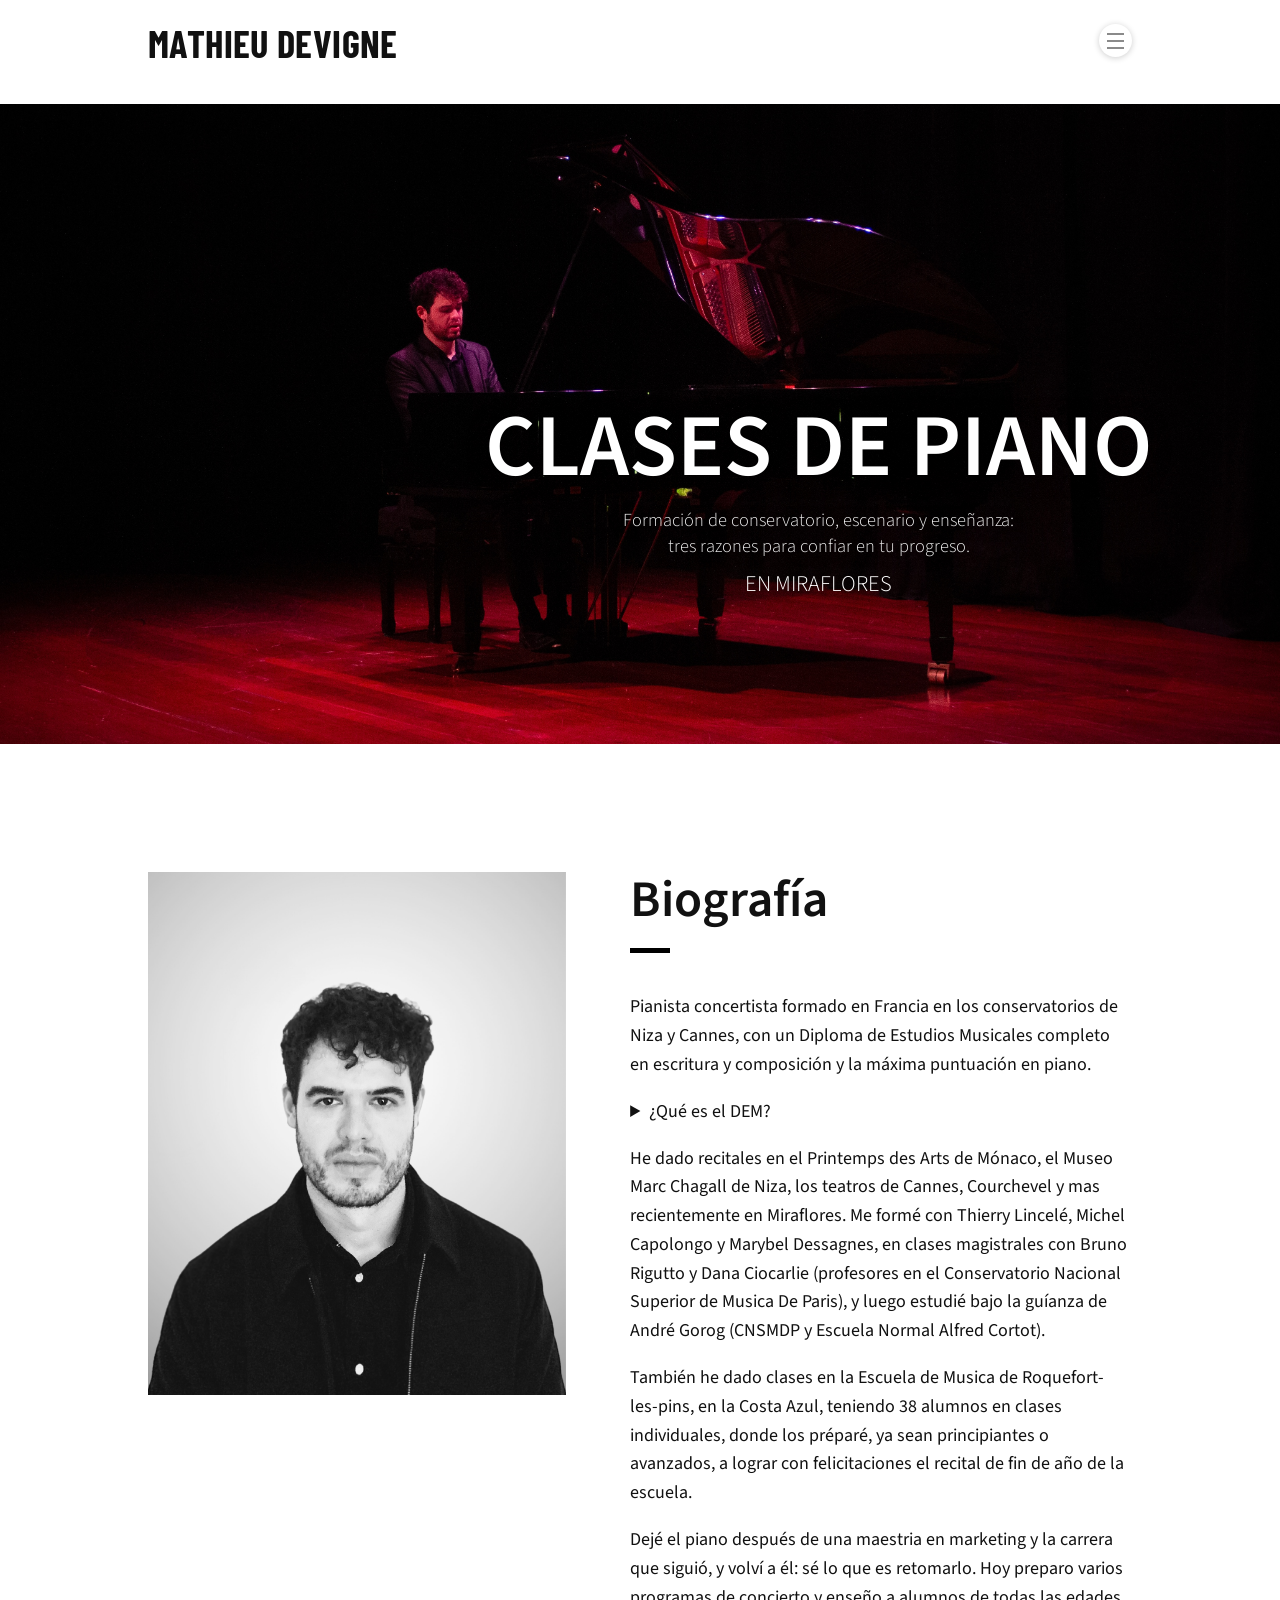
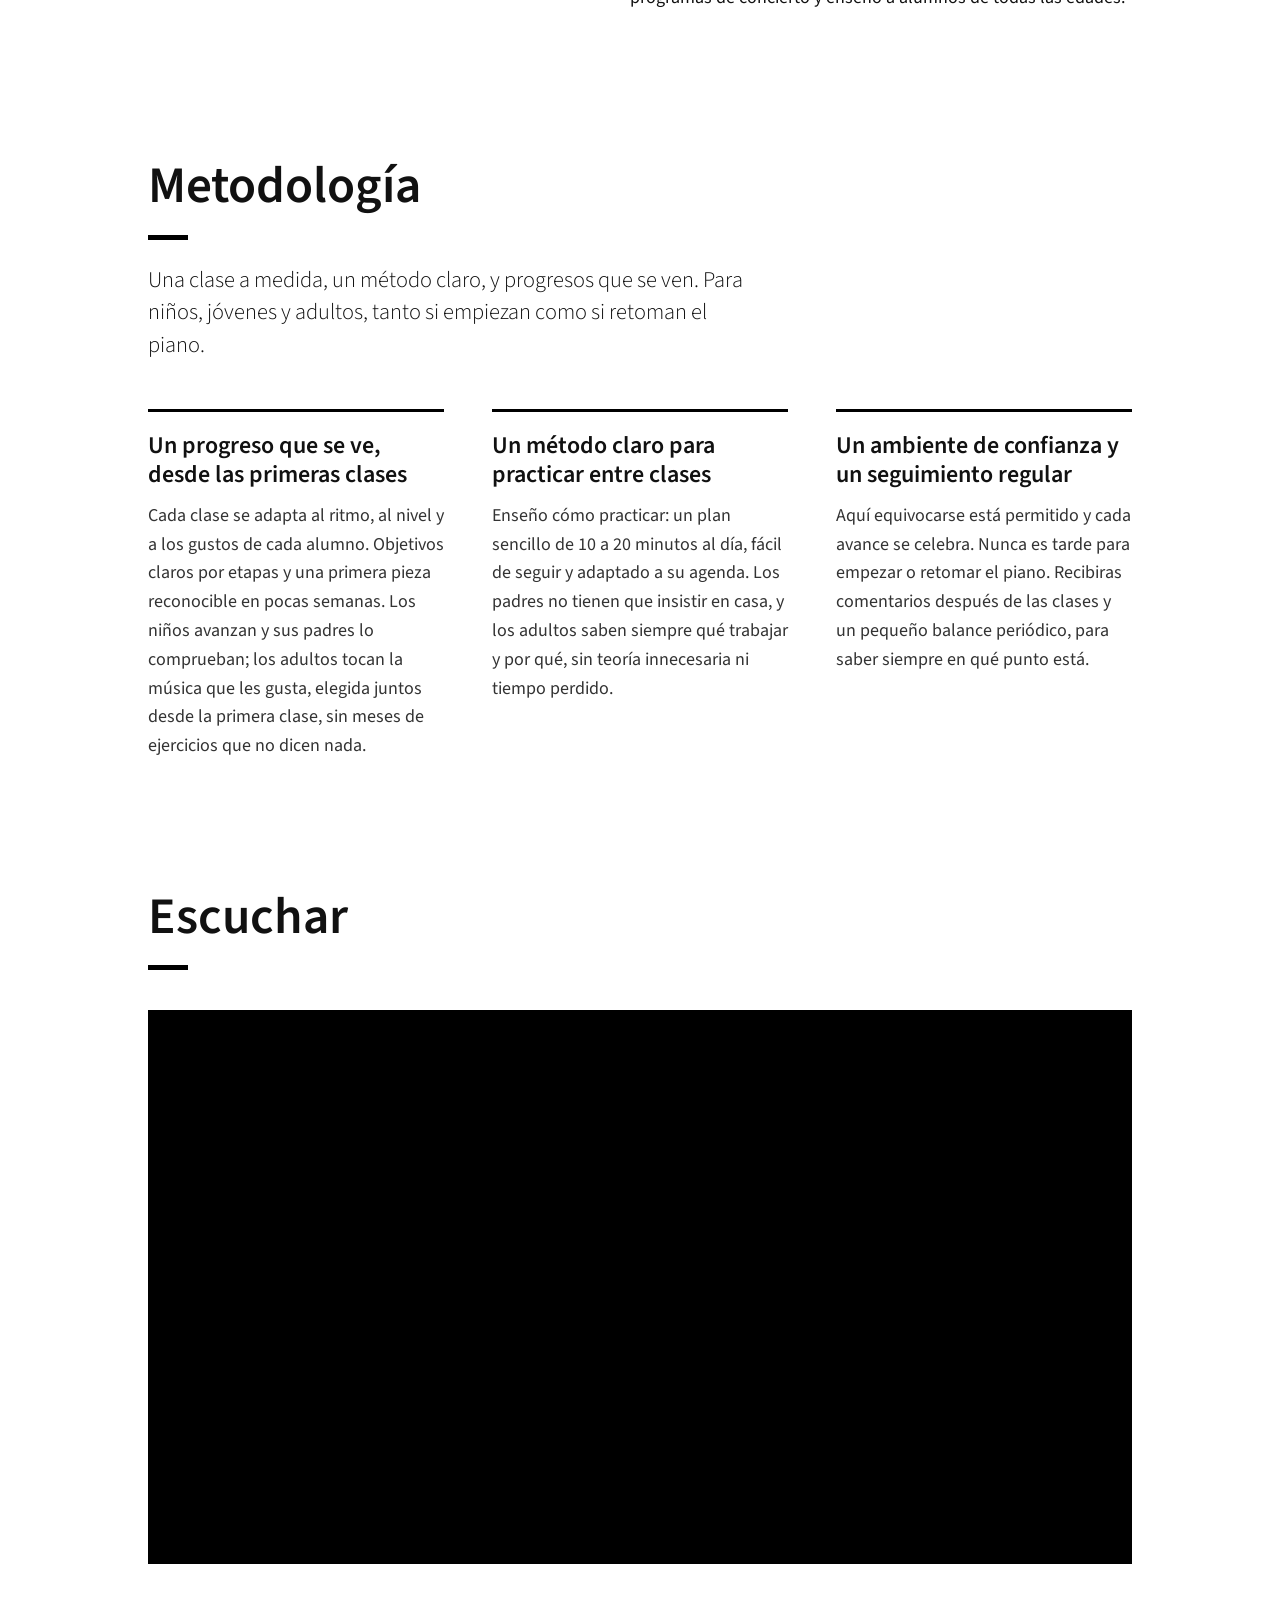
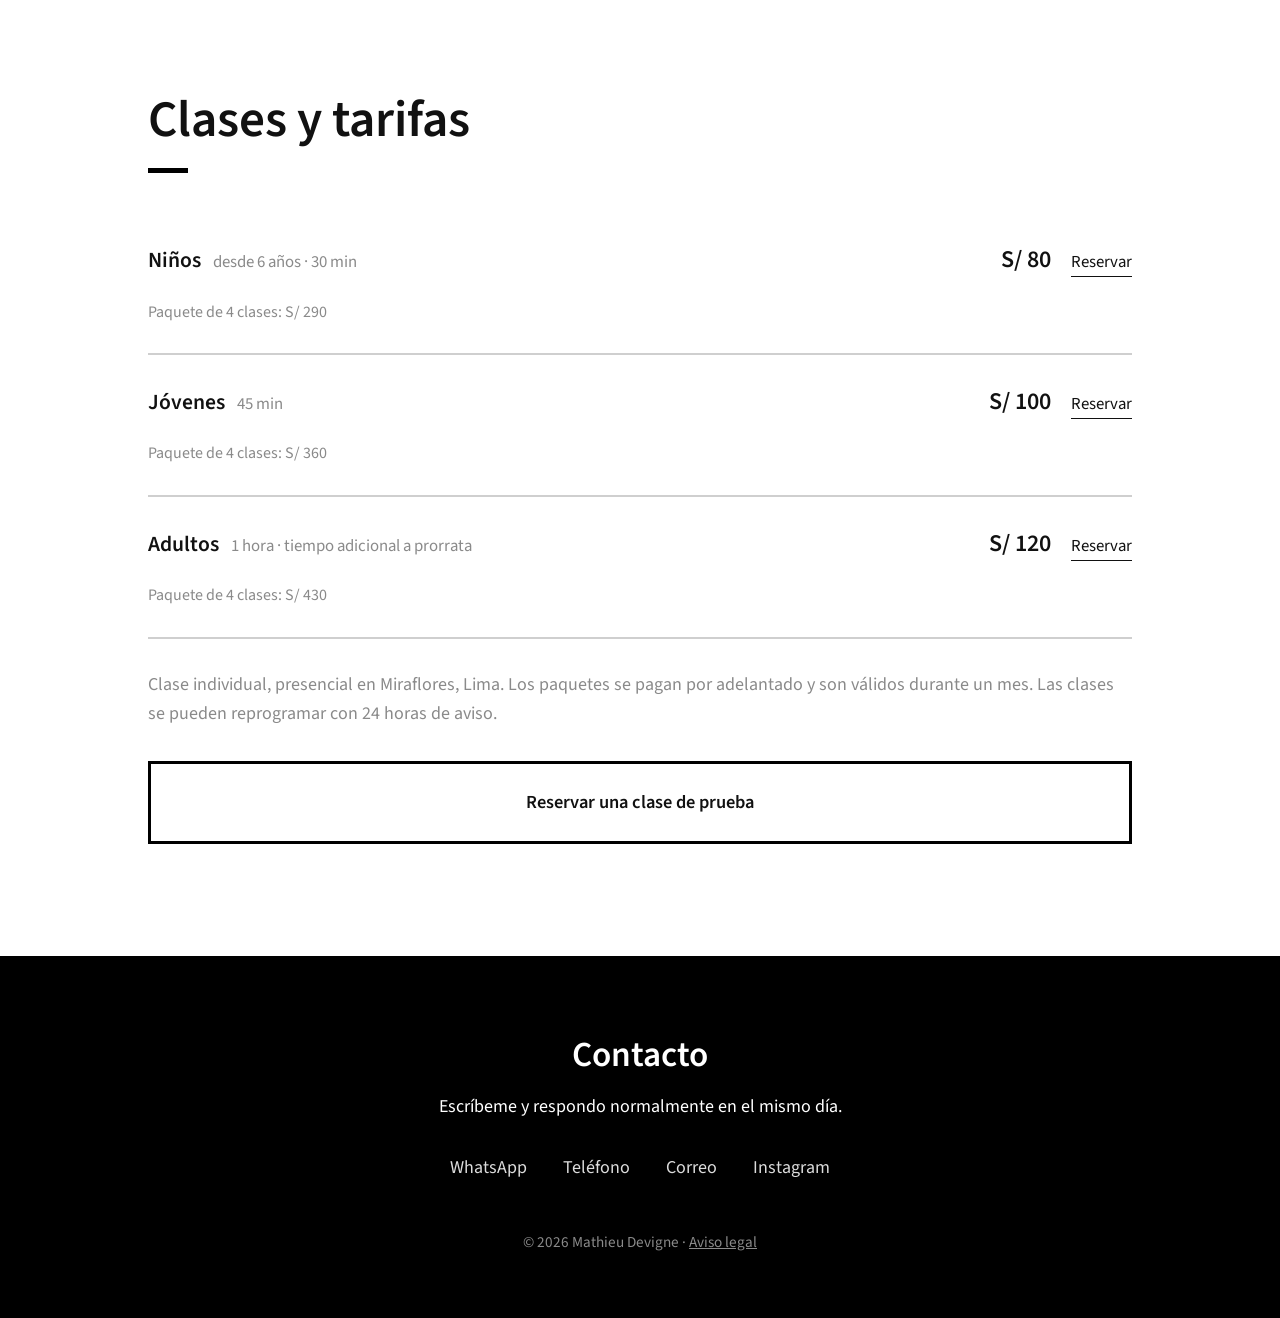
==== index.html @ 3d40acbb "texte bio" ====
<!DOCTYPE html>
<html lang="es">

<head>
  <meta charset="utf-8">
  <meta name="viewport" content="width=device-width, initial-scale=1">
  <title>Clases de piano en Miraflores, Lima – Mathieu Devigne, pianista concertista</title>
  <meta name="description"
    content="Clases de piano presenciales en Miraflores, Lima con Mathieu Devigne, pianista concertista. Niños, adolescentes y adultos, todos los niveles. Clase de prueba disponible.">
  <link rel="preconnect" href="https://fonts.googleapis.com">
  <link rel="preconnect" href="https://fonts.gstatic.com" crossorigin>
  <link
    href="https://fonts.googleapis.com/css2?family=Barlow+Condensed:wght@600;700&family=Source+Sans+3:wght@300;400;600&display=swap"
    rel="stylesheet">
  <link rel="stylesheet" href="css/style.css">
</head>

<body>

  <header class="site-header">
    <a class="logo" href="#inicio">Mathieu Devigne</a>
    <button class="burger" aria-expanded="false" aria-controls="menu"
      aria-label="Abrir el menú"><span></span><span></span><span></span></button>
  </header>

  <nav id="menu" class="overlay" aria-label="Menú principal" hidden>
    <a href="#inicio">Inicio</a>
    <a href="#biografia">Biografía</a>
    <a href="#metodologia">Metodología</a>
    <a href="#escuchar">Escuchar</a>
    <a href="#clases">Clases y tarifas</a>
    <a href="#contacto">Contacto</a>
  </nav>

  <main>
    <section id="inicio" class="hero">
      <div class="hero-img"></div>
      <div class="hero-text">
        <h1>CLASES DE PIANO</h1>
        <p class="hero-tag">Formación de conservatorio, escenario y enseñanza: tres razones para confiar en tu progreso.</p>
        <a href="#biografia">EN MIRAFLORES</a>
      </div>
    </section>

    <section id="biografia" class="block bio reveal">
      <img src="images/retrato.jpg" alt="Mathieu Devigne al piano" width="600" height="750" loading="lazy">
      <div>
        <h2>Biografía</h2>
    <p>Pianista concertista formado en Francia en los conservatorios de Niza y Cannes, con un Diploma de Estudios Musicales completo en escritura y composición y
      la máxima puntuación en piano.</p>
      <details class="dem">
        <summary>¿Qué es el DEM?</summary>
        <p>El Diplôme d'Études Musicales es el diploma que cierra, en los conservatorios franceses, el ciclo de formación
          preprofesional: de dos a cuatro años de estudios exigentes despues del cíclo de estudios, en la disciplina principal y en materias teóricas, bajo
          el control del Ministerio de Cultura de Francia. Es el nivel que prepara para la vida profesional en la música.</p>
        <p>No es un título universitario ni existe una equivalencia oficial con uno peruano. Es una formación de nivel
          profesional, respaldada además por años de recitales en escenarios de Francia y del Perú.</p>
      </details>
    <p>He dado recitales en el Printemps des Arts de Mónaco, el Museo Marc Chagall de Niza, los teatros de Cannes,
      Courchevel y mas recientemente en Miraflores. Me formé con Thierry Lincelé, Michel Capolongo y Marybel Dessagnes, en clases magistrales con
      Bruno Rigutto y Dana Ciocarlie (profesores en el Conservatorio Nacional Superior de Musica De Paris), y luego estudié bajo la guíanza de André Gorog (CNSMDP y Escuela Normal Alfred Cortot).</p>
    <p>También he dado clases en la Escuela de Musica de Roquefort-les-pins, en la Costa Azul, teniendo 38 alumnos en clases individuales, donde los préparé,
       ya sean principiantes o avanzados, a lograr con felicitaciones el recital de fin de año de la escuela.</p>
    <p>Dejé el piano después de una maestria en marketing y la carrera que siguió, y volví a él: sé lo que es retomarlo. Hoy preparo varios programas de
      concierto y enseño a alumnos de todas las edades.</p>
      </div>
    </section>
    </main>

<section id="metodologia" class="block reveal">
  <h2>Metodología</h2>
  <p class="method-intro">Una clase a medida, un método claro, y progresos que se ven. Para niños, jóvenes y adultos,
    tanto si empiezan como si retoman el piano.</p>
  <ul class="method">
    <li>
      <h3>Un progreso que se ve, desde las primeras clases</h3>
      <p>Cada clase se adapta al ritmo, al nivel y a los gustos de cada alumno. Objetivos claros por etapas y una primera pieza
      reconocible en pocas semanas. Los niños avanzan y sus padres lo comprueban; los adultos tocan la música que les gusta,
      elegida juntos desde la primera clase, sin meses de ejercicios que no dicen nada.</p>
    </li>
    <li>
      <h3>Un método claro para practicar entre clases</h3>
      <p>Enseño cómo practicar: un plan sencillo de 10 a 20 minutos al día, fácil de seguir y adaptado a su agenda. Los
      padres no tienen que insistir en casa, y los adultos saben siempre qué trabajar y por qué, sin teoría innecesaria ni
      tiempo perdido.</p>
    </li>
    <li>
      <h3>Un ambiente de confianza y un seguimiento regular</h3>
      <p>Aquí equivocarse está permitido y cada avance se celebra. Nunca es tarde para empezar o retomar el piano. Recibiras
      comentarios después de las clases y un pequeño balance periódico, para saber siempre en qué punto está.</p>
    </li>
  </ul>
</section>

    <section id="escuchar" class="block reveal">
      <h2>Escuchar</h2>
      <div class="video">
        <iframe width="560" height="315" src="https://www.youtube-nocookie.com/embed/Cfa3n5td8dk?si=anST74sgFo9zjd-g"
          title="YouTube video player" frameborder="0"
          allow="accelerometer; autoplay; clipboard-write; encrypted-media; gyroscope; picture-in-picture; web-share"
          referrerpolicy="strict-origin-when-cross-origin" allowfullscreen></iframe>
      </div>
    </section>

<section id="clases" class="block reveal">
  <h2>Clases y tarifas</h2>
  <ul class="rows">
    <li>
      <span class="who">Niños <small>desde 6 años · 30 min</small></span>
      <span class="price">S/ 80</span>
      <a href="#contacto">Reservar</a>
      <span class="pack">Paquete de 4 clases: S/ 290</span>
    </li>
    <li>
      <span class="who">Jóvenes <small>45 min</small></span>
      <span class="price">S/ 100</span>
      <a href="#contacto">Reservar</a>
      <span class="pack">Paquete de 4 clases: S/ 360</span>
    </li>
    <li>
      <span class="who">Adultos <small>1 hora · tiempo adicional a prorrata</small></span>
      <span class="price">S/ 120</span>
      <a href="#contacto">Reservar</a>
      <span class="pack">Paquete de 4 clases: S/ 430</span>
    </li>
  </ul>
  <p class="note">Clase individual, presencial en Miraflores, Lima. Los paquetes se pagan por adelantado y son válidos
    durante un mes. Las clases se pueden reprogramar con 24 horas de aviso.</p>
  <a class="btn-outline"
    href="https://wa.me/33600000000?text=Hola%2C%20me%20gustar%C3%ADa%20reservar%20una%20clase%20de%20prueba%20de%20piano."
    target="_blank" rel="noopener">Reservar una clase de prueba</a>
</section>

  <footer id="contacto" class="site-footer">
    <h2>Contacto</h2>
    <p>Escríbeme y respondo normalmente en el mismo día. <href="https://wa.me/33600000000?text=Hola%2C%20me%20gustar%C3%ADa%20reservar%20una%20clase%20de%20prueba%20de%20piano."
    target="_blank" rel="noopener"> </p>
    <nav class="links" aria-label="Contacto y redes">
      <a href="https://wa.me/33600000000?text=Hola%2C%20me%20gustar%C3%ADa%20reservar%20una%20clase%20de%20prueba%20de%20piano."
        target="_blank" rel="noopener">WhatsApp</a>
      <a href="tel:+33600000000">Teléfono</a>
      <a href="mailto:contacto@ejemplo.es">Correo</a>
      <a href="https://www.instagram.com/mathieudevigne/" target="_blank" rel="noopener">Instagram</a>
    </nav>
    <p class="legal">© 2026 Mathieu Devigne · <a href="aviso-legal.html">Aviso legal</a></p>
  </footer>

  <a class="cta-fixed" href="#clases">Reservar</a>
  <script src="js/script.js"></script>
</body>

</html>
---- css/style.css ----
:root {
  --black: #000;
  --ink: #111;
  --grey: #8a8a8a;
  --line: #cfcfcf;
  --white: #fff;
  --display: "Barlow Condensed", "Arial Narrow", Impact, sans-serif;
  --body: "Source Sans 3", system-ui, -apple-system, "Segoe UI", sans-serif;
  --wrap: 64rem;
}
*, *::before, *::after { box-sizing: border-box; }
html { scroll-behavior: smooth; scroll-padding-top: 5rem; }
body { margin: 0; font-family: var(--body); font-size: 1.125rem; line-height: 1.6; color: var(--ink); background: var(--white); }
body.no-scroll { overflow: hidden; }
img { max-width: 100%; height: auto; display: block; }
a { color: inherit; }
:focus-visible { outline: 3px solid currentColor; outline-offset: 4px; }
h1, h2 { margin: 0; }
h2 { font-size: clamp(2.2rem, 5vw, 3.2rem); font-weight: 600; line-height: 1.1; margin-bottom: 2.5rem; }
h2::after { content: ""; display: block; width: 2.5rem; height: 5px; background: var(--black); margin-top: 1.25rem; }

/* En-tête */
.site-header { position: absolute; inset: 0 0 auto 0; z-index: 30; display: flex; justify-content: space-between; align-items: center; max-width: var(--wrap); margin: 0 auto; padding: 1.5rem 1.25rem; }
.logo { font-family: var(--display); font-weight: 700; font-size: 2.4rem; line-height: 1; text-transform: uppercase; text-decoration: none; letter-spacing: .01em; }
body.menu-open .logo { color: var(--white); }
.burger { width: 44px; height: 44px; background: none; border: 0; cursor: pointer; display: flex; flex-direction: column; justify-content: center; gap: 7px; padding: 8px; }
.burger span { display: block; height: 3px; background: var(--black); transition: transform .25s, opacity .25s; }
body.menu-open .burger span { background: var(--white); }
body.menu-open .burger span:nth-child(1) { transform: translateY(10px) rotate(45deg); }
body.menu-open .burger span:nth-child(2) { opacity: 0; }
body.menu-open .burger span:nth-child(3) { transform: translateY(-10px) rotate(-45deg); }

/* Menu plein écran */
.overlay { position: fixed; inset: 0; z-index: 20; background: rgba(20, 18, 19, .97); display: flex; flex-direction: column; align-items: center; justify-content: center; gap: .4rem; }
.overlay[hidden] { display: none; }
.overlay a { color: var(--white); text-decoration: none; font-size: clamp(2rem, 7vw, 3.5rem); font-weight: 600; line-height: 1.25; }
.overlay a:hover { text-decoration: underline; text-underline-offset: 8px; }

/* Bannière */
.hero { position: relative; margin-top: 6.5rem; height: min(72vh, 640px); min-height: 380px; overflow: hidden; background: var(--black); color: var(--white); }
.hero-img { position: absolute; inset: 0; background: url("../images/hero.jpg") center / cover no-repeat, var(--black); animation: settle 1.6s ease-out both; }
.hero-text { position: absolute; right: clamp(1.25rem, 10vw, 9rem); bottom: 22%; text-align: center; }
.hero h1 { font-size: clamp(2.6rem, 8vw, 5.5rem); font-weight: 600; line-height: 1; text-shadow: 0 2px 20px rgba(0,0,0,.5); }
.hero-text a { display: inline-block; margin-top: .5rem; font-weight: 300; font-size: 1.4rem; text-decoration: none; }
.hero-text a:hover { text-decoration: underline; }
@keyframes settle { from { transform: scale(1.06); } to { transform: scale(1); } }

/* Blocs */
.block { max-width: var(--wrap); margin: 0 auto; padding: 6rem 1.25rem 0; }
.rows { list-style: none; margin: 0 0 2rem; padding: 0; }
.rows li { display: flex; align-items: baseline; gap: 1.25rem; padding: 1.75rem 0; border-bottom: 2px solid var(--line); font-size: 1.35rem; }
.who { font-weight: 600; flex: 1; }
.who small { font-weight: 400; font-size: 1.05rem; color: var(--grey); margin-left: .5rem; }
.price { font-weight: 600; font-size: 1.5rem; }
.rows a { font-size: 1.05rem; text-decoration: none; border-bottom: 1px solid currentColor; }
.rows a:hover { border-bottom-width: 2px; }
.note { color: var(--grey); margin: 0 0 2rem; }
.btn-outline { display: block; text-align: center; padding: 1.5rem 1rem; border: 3px solid var(--black); font-weight: 600; font-size: 1.15rem; text-decoration: none; transition: background .2s, color .2s; }
.btn-outline:hover { background: var(--black); color: var(--white); }

.video { position: relative; aspect-ratio: 16 / 9; background: var(--black); }
.video iframe { position: absolute; inset: 0; width: 100%; height: 100%; border: 0; }

.bio { display: grid; gap: 2.5rem; align-items: start; }
.bio img { width: 100%; aspect-ratio: 4 / 5; object-fit: cover; background: #e6e6e6; filter: grayscale(1); }
.bio p { max-width: 60ch; }

/* Pied de page noir */
.site-footer { margin-top: 7rem; padding: 5rem 1.25rem 3rem; background: var(--black); color: var(--white); text-align: center; }
.site-footer h2 { font-size: 2.2rem; margin-bottom: 1rem; }
.site-footer h2::after { display: none; }
.links { display: flex; flex-wrap: wrap; justify-content: center; gap: .75rem 2.25rem; margin: 2rem auto; max-width: 40rem; }
.links a { color: #dcdcdc; text-decoration: none; }
.links a:hover { color: var(--white); text-decoration: underline; }
.legal { margin-top: 3rem; font-size: .95rem; color: var(--grey); }

/* Apparition au défilement */
.js .reveal { opacity: 0; transform: translateY(28px); transition: opacity .8s ease, transform .8s ease; }
.js .reveal.is-visible { opacity: 1; transform: none; }

@media (min-width: 800px) {
  .block { padding-top: 8rem; }
  .bio { grid-template-columns: 5fr 6fr; gap: 4rem; }
}
@media (max-width: 560px) {
  .rows li { flex-wrap: wrap; }
  .who { flex-basis: 100%; }
  .who small { display: block; margin: 0; }
  .hero-text { right: 1.25rem; left: 1.25rem; }
}
@media (prefers-reduced-motion: reduce) {
  html { scroll-behavior: auto; }
  .hero-img { animation: none; }
  .js .reveal { opacity: 1; transform: none; transition: none; }
}
/* Página legal */
.legal-page {
  padding-top: 10rem;
  max-width: 46rem;
}

.legal-page h3 {
  font-size: 1.35rem;
  font-weight: 600;
  margin: 2.5rem 0 .75rem;
}

.legal-page p {
  margin: 0 0 1rem;
}

/* Metodología */
.method {
  list-style: none;
  margin: 0;
  padding: 0;
  display: grid;
  gap: 2.5rem;
}

.method li {
  border-top: 3px solid var(--black);
  padding-top: 1.25rem;
}

.method h3 {
  margin: 0 0 .75rem;
  font-size: 1.5rem;
  font-weight: 600;
  line-height: 1.2;
}

.method p {
  margin: 0;
  color: #333;
}

@media (min-width: 800px) {
  .method {
    grid-template-columns: repeat(3, 1fr);
    gap: 3rem;
  }
}

/* Bouton permanent */
.cta-fixed {
  position: fixed;
  right: 1rem;
  bottom: 1rem;
  z-index: 15;
  padding: .9rem 1.5rem;
  background: var(--black);
  color: var(--white);
  border: 2px solid var(--white);
  font-weight: 600;
  text-decoration: none;
  box-shadow: 0 4px 16px rgba(0, 0, 0, .3);
}

.cta-fixed:hover {
  background: #222;
}

/* Caché par défaut seulement si le JavaScript fonctionne */
.js .cta-fixed {
  opacity: 0;
  visibility: hidden;
  transform: translateY(12px);
  transition: opacity .3s, transform .3s, visibility .3s;
}

.js .cta-fixed.is-shown {
  opacity: 1;
  visibility: visible;
  transform: none;
}

@media (prefers-reduced-motion: reduce) {
  .js .cta-fixed {
    transition: none;
  }
}

/* Burger permanent : rond blanc, plus petit */
.burger {
  position: fixed;
  top: 1.5rem;
  right: max(1.25rem, calc((100vw - 64rem) / 2 + 1.25rem));
  z-index: 40;
  width: 33px;
  height: 33px;
  padding: 0;
  gap: 5px;
  align-items: center;
  border-radius: 50%;
  background: #fff;
  box-shadow: 0 1px 6px rgba(0, 0, 0, .2);
}

.burger span {
  width: 17px;
  height: 2px;
  background: #8a8a8a;
}

.burger:hover span {
  background: #000;
}

/* Menu ouvert : le rond reste blanc, la croix est noire */
body.menu-open .burger {
  background: #fff;
  box-shadow: 0 1px 6px rgba(0, 0, 0, .3);
}

body.menu-open .burger span {
  background: #000;
}

body.menu-open .burger span:nth-child(1) {
  transform: translateY(7px) rotate(45deg);
}

body.menu-open .burger span:nth-child(2) {
  opacity: 0;
}

body.menu-open .burger span:nth-child(3) {
  transform: translateY(-7px) rotate(-45deg);
}

.method-intro {
  margin: -1rem 0 3rem;
  max-width: 38rem;
  font-size: 1.4rem;
  font-weight: 300;
  line-height: 1.45;
}

.rows li {
  flex-wrap: wrap;
}

.pack {
  flex-basis: 100%;
  font-size: 1rem;
  color: var(--grey);
}

/* Biografía : texte d'abord sur mobile, photo à gauche sur ordinateur */
.bio img {
  order: 2;
}

@media (min-width: 800px) {
  .bio img {
    order: 0;
  }
}

/* Phrase d'accroche de la bannière */
.hero-tag {
  margin: 1rem auto 0;
  max-width: 26rem;
  font-size: 1.15rem;
  font-weight: 300;
  line-height: 1.4;
  color: rgba(255, 255, 255, .92);
  text-shadow: 0 2px 14px rgba(0, 0, 0, .6);
}
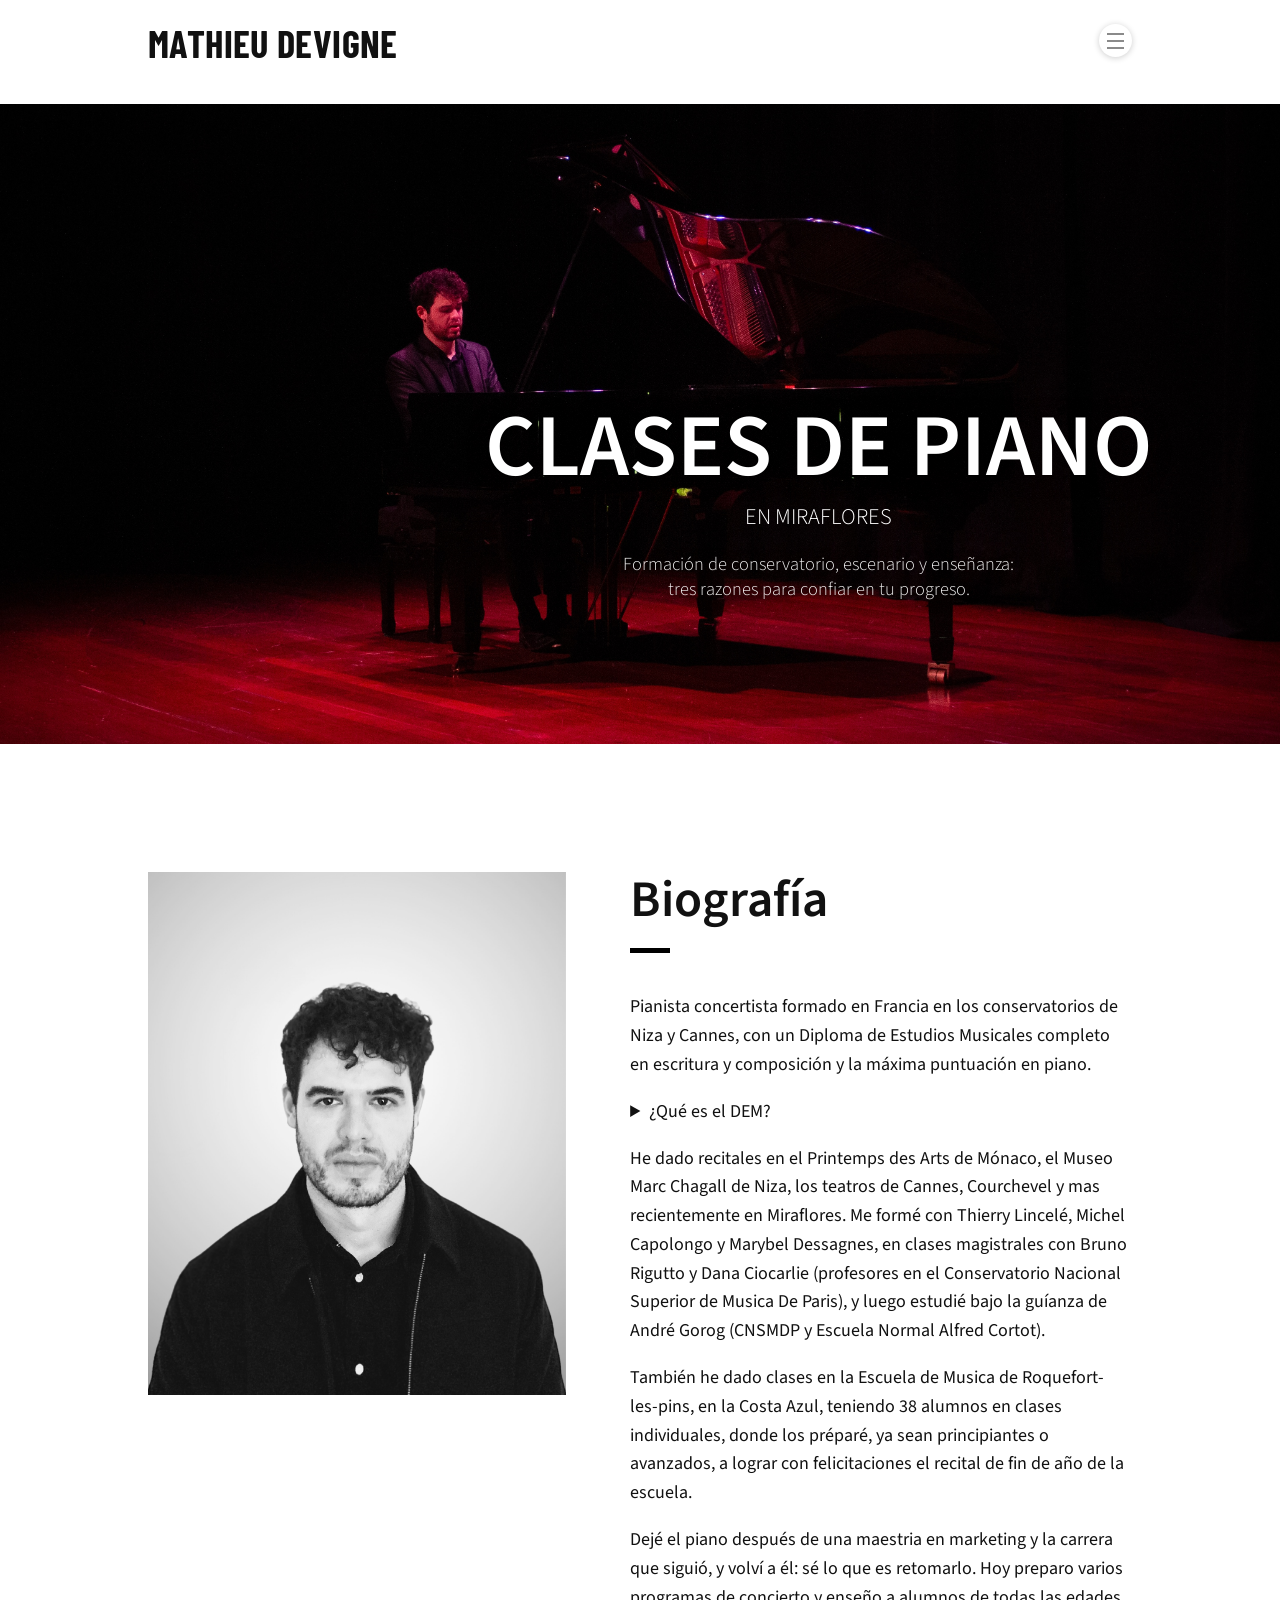
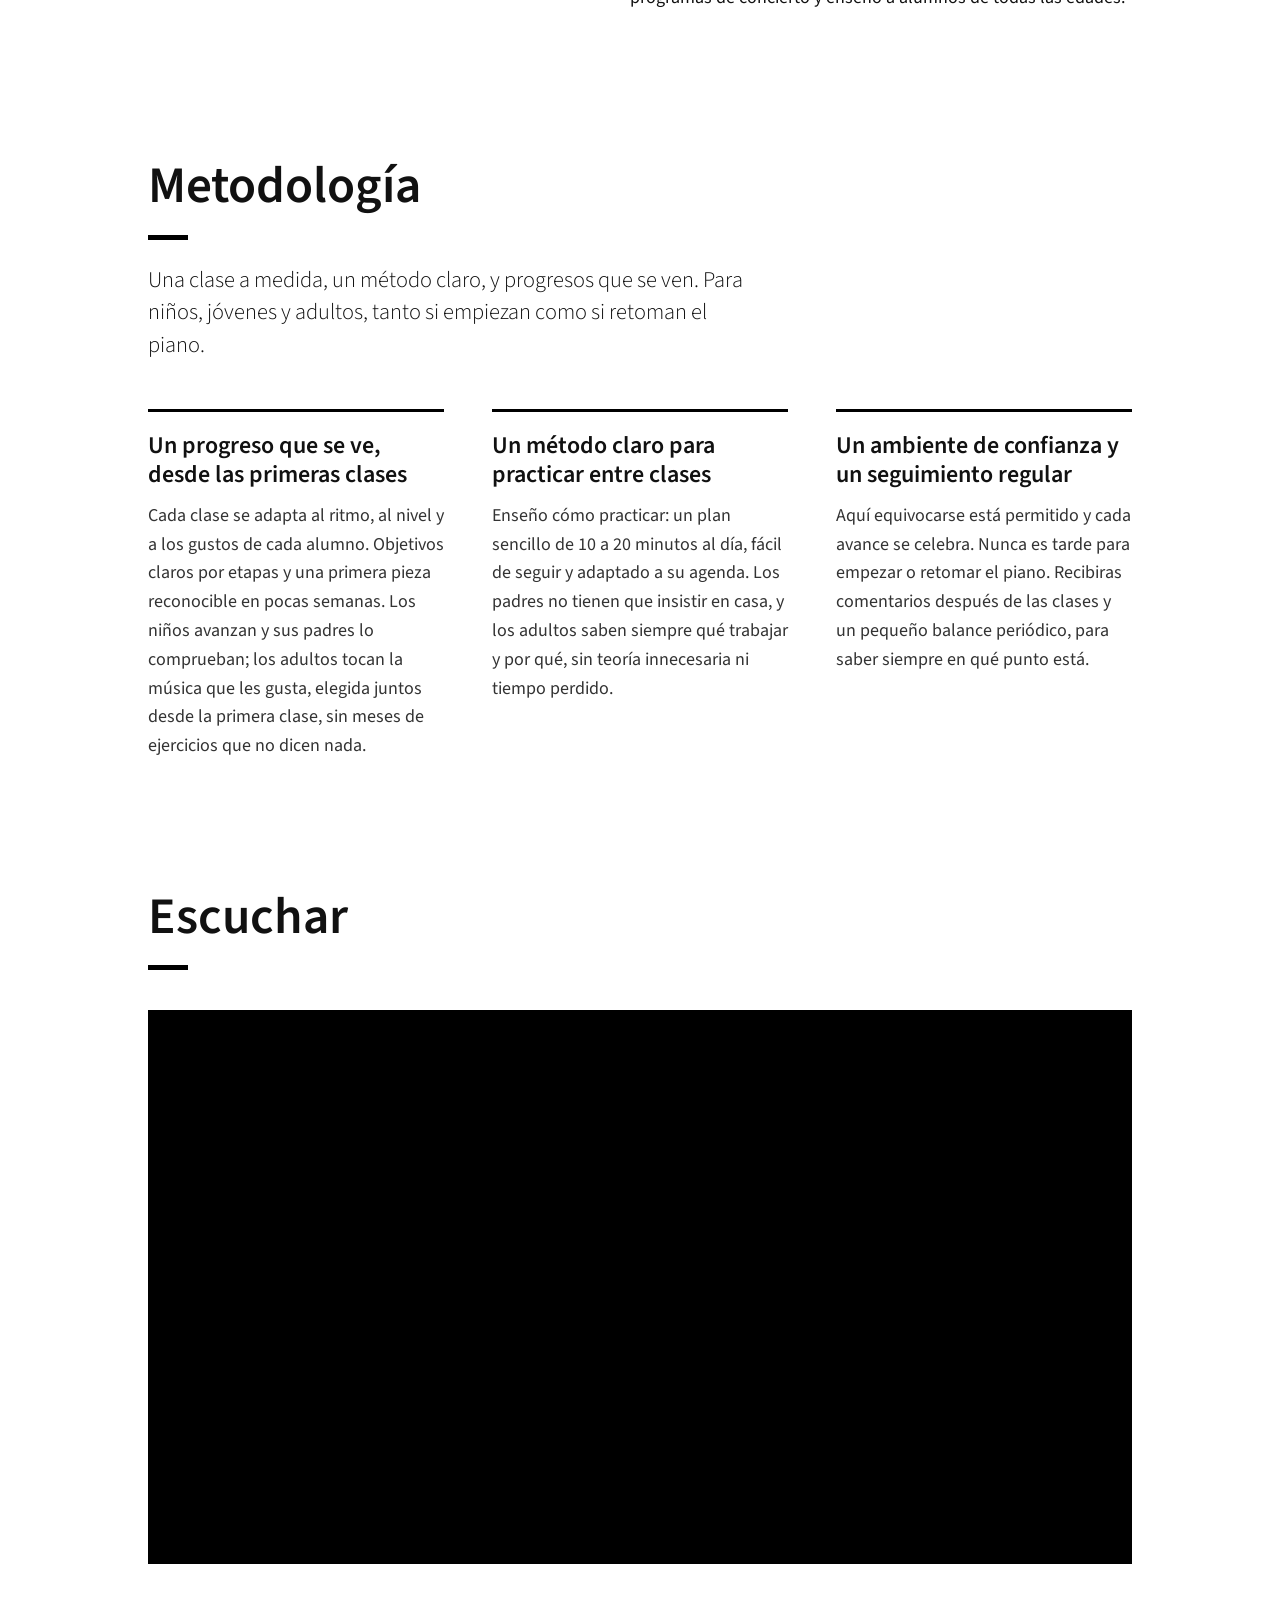
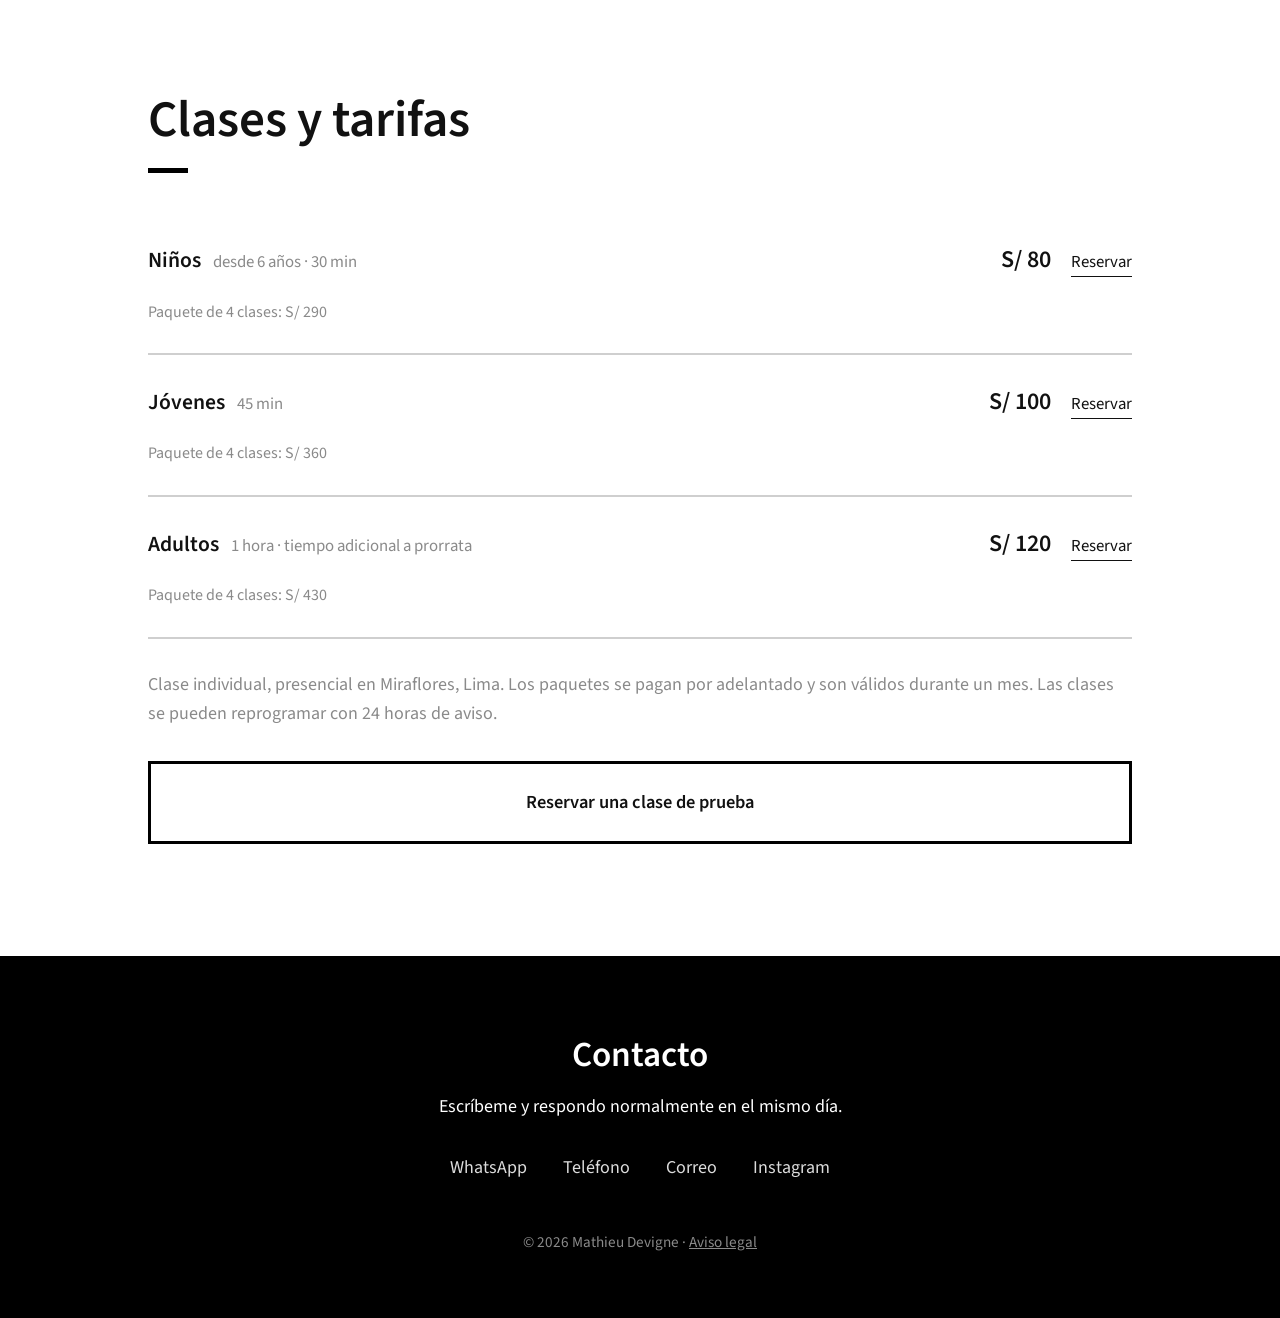
==== commit 3a517e5b: "ordre banner" ====
--- a/index.html
+++ b/index.html
@@ -37,8 +37,8 @@
       <div class="hero-img"></div>
       <div class="hero-text">
         <h1>CLASES DE PIANO</h1>
+        <a href="#biografia">EN MIRAFLORES</a>
         <p class="hero-tag">Formación de conservatorio, escenario y enseñanza: tres razones para confiar en tu progreso.</p>
-        <a href="#biografia">EN MIRAFLORES</a>
       </div>
     </section>
 
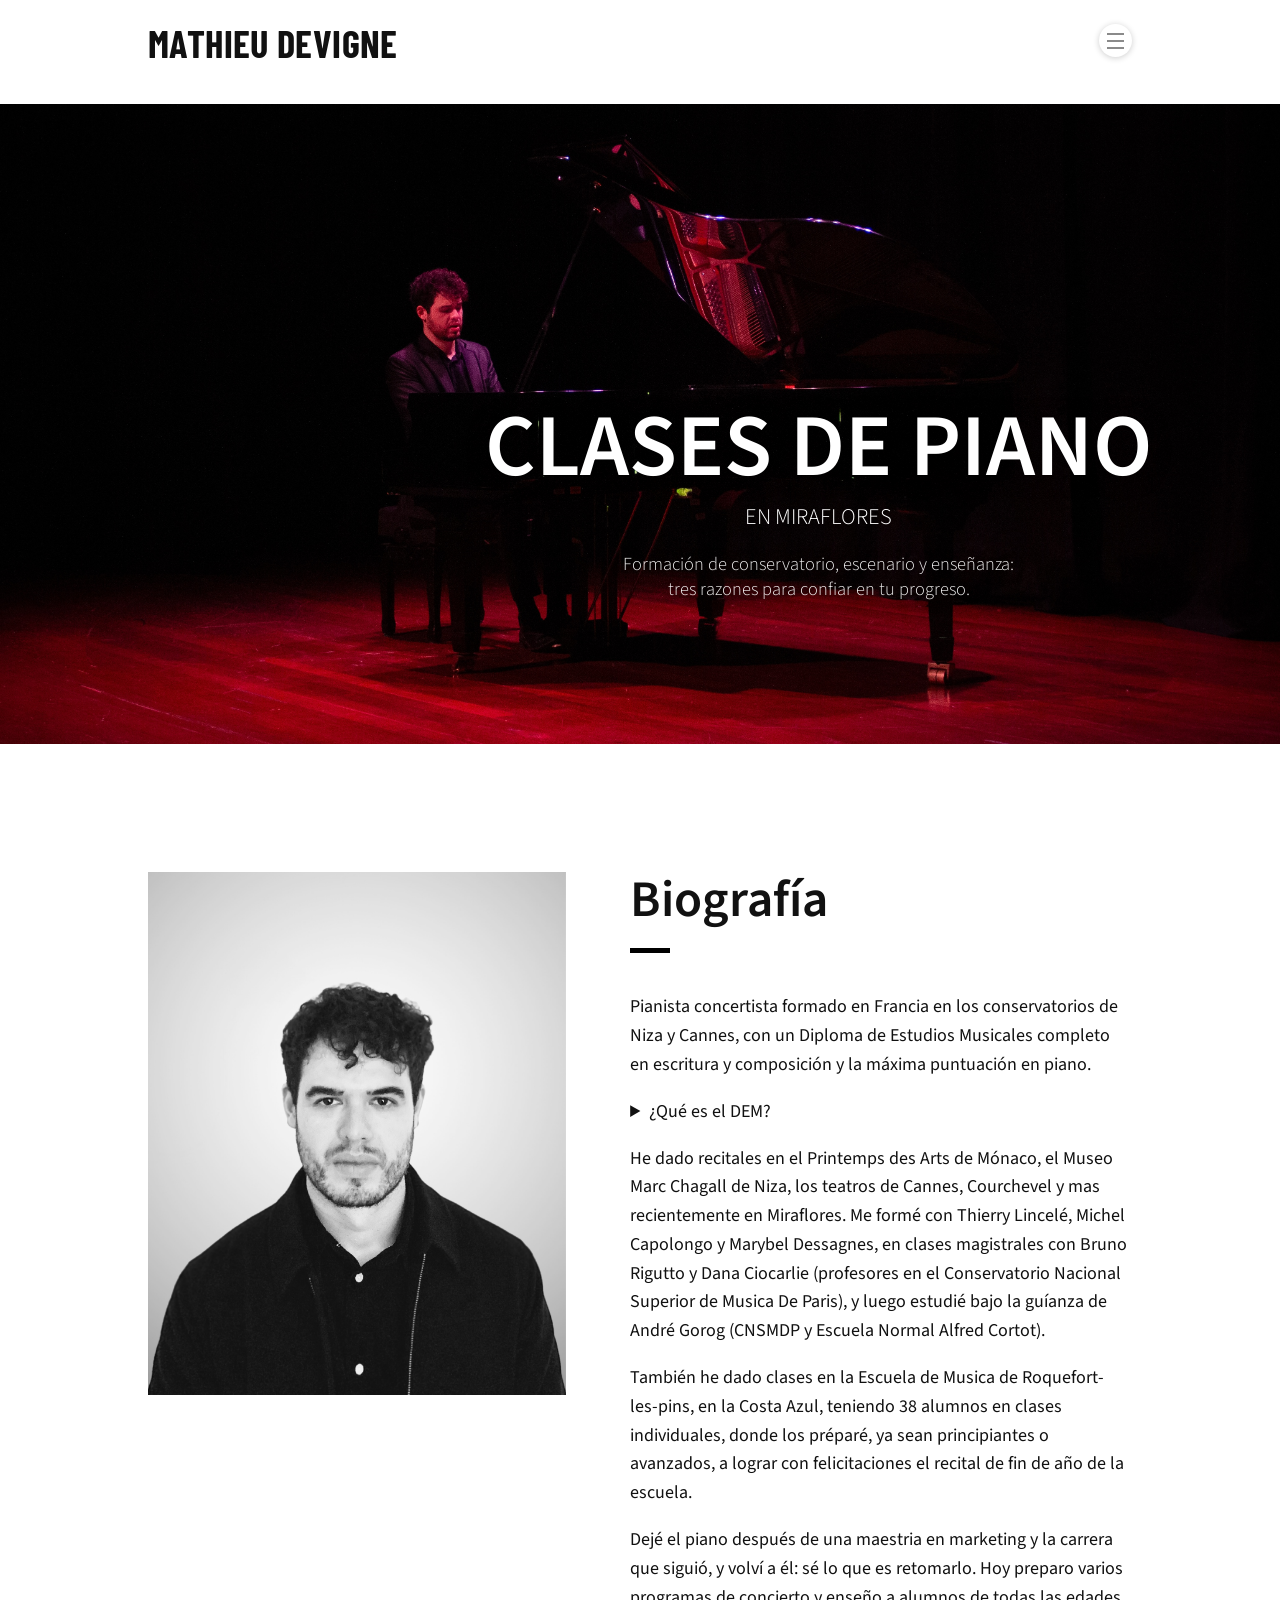
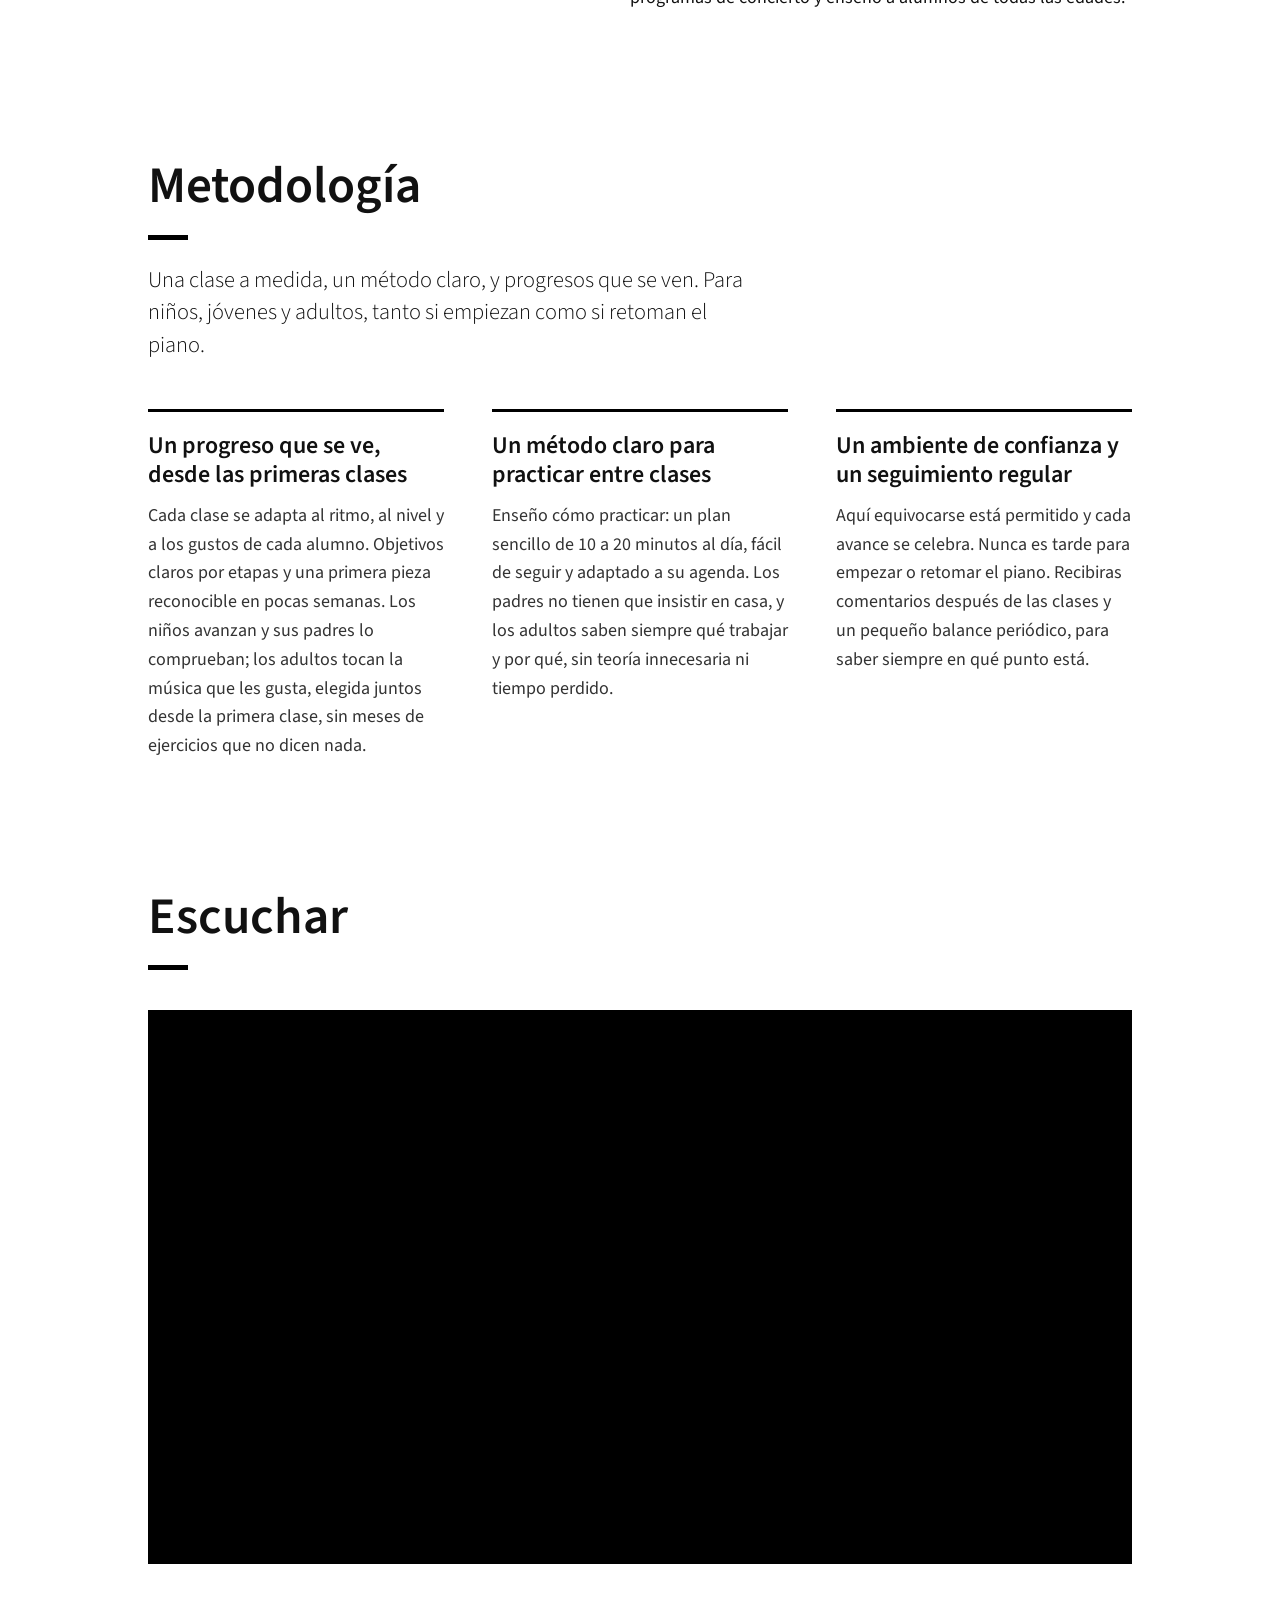
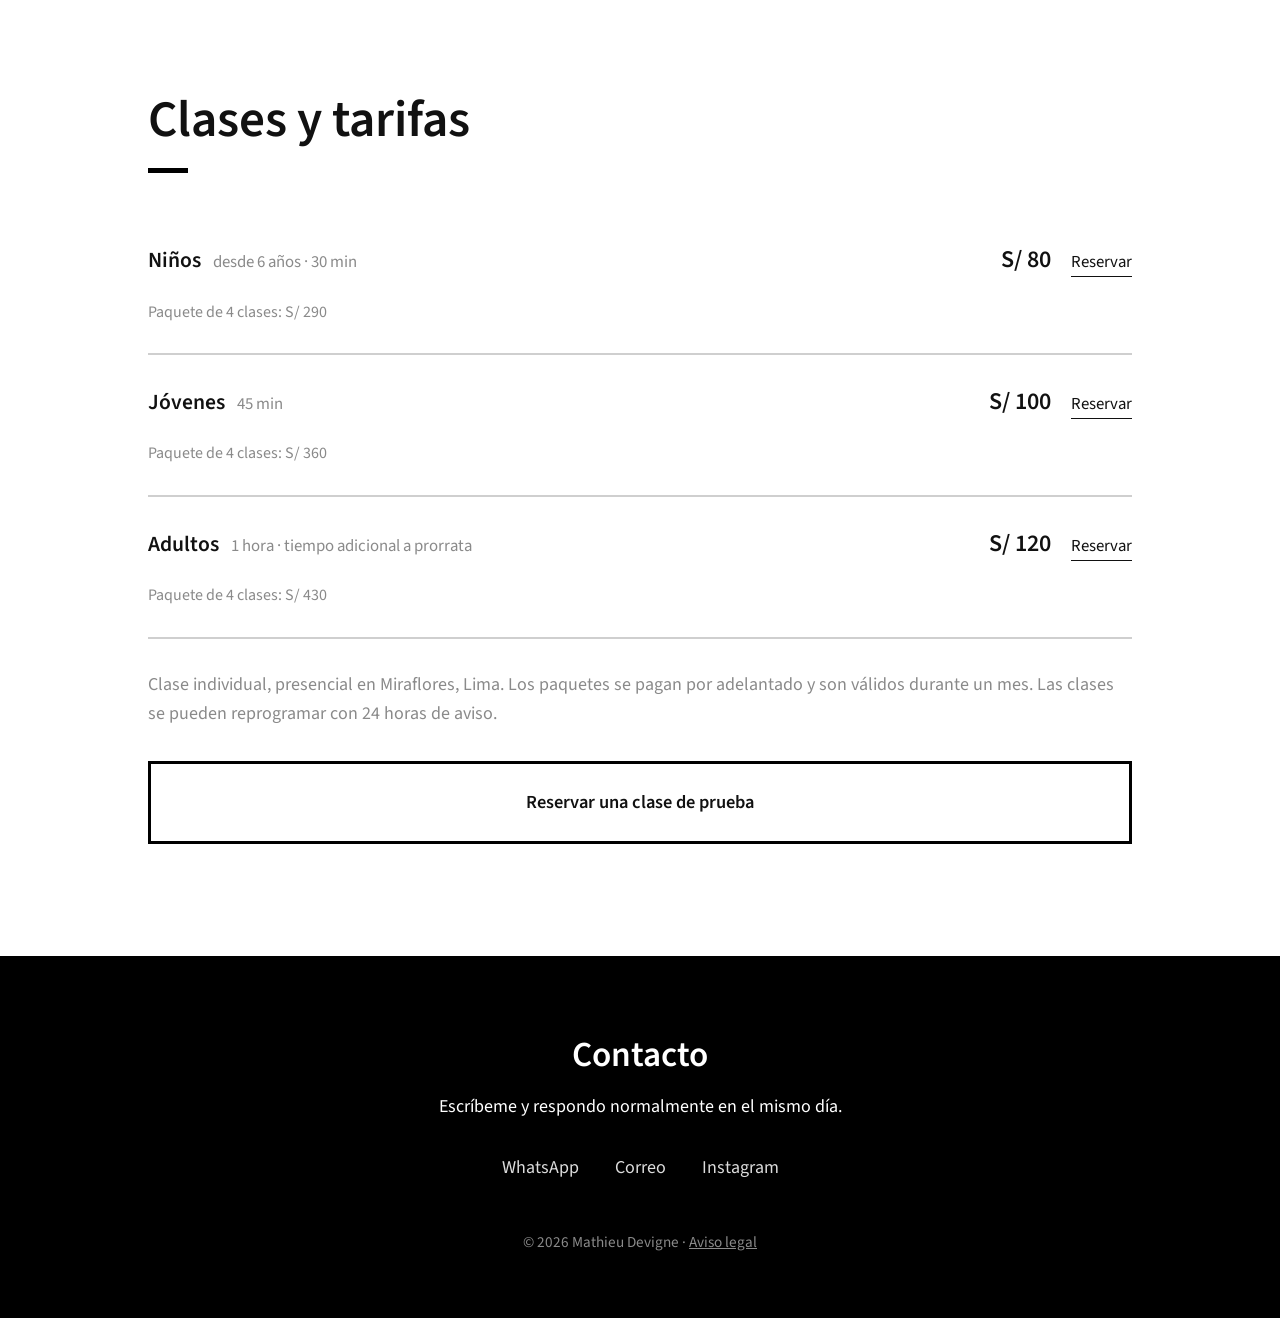
==== commit 2d992f7f: "no tel" ====
--- a/index.html
+++ b/index.html
@@ -53,7 +53,7 @@
         <p>El Diplôme d'Études Musicales es el diploma que cierra, en los conservatorios franceses, el ciclo de formación
           preprofesional: de dos a cuatro años de estudios exigentes despues del cíclo de estudios, en la disciplina principal y en materias teóricas, bajo
           el control del Ministerio de Cultura de Francia. Es el nivel que prepara para la vida profesional en la música.</p>
-        <p>No es un título universitario ni existe una equivalencia oficial con uno peruano. Es una formación de nivel
+        <p>No existe una equivalencia oficial con uno peruano. Es una formación de nivel
           profesional, respaldada además por años de recitales en escenarios de Francia y del Perú.</p>
       </details>
     <p>He dado recitales en el Printemps des Arts de Mónaco, el Museo Marc Chagall de Niza, los teatros de Cannes,
@@ -127,7 +127,7 @@
   <p class="note">Clase individual, presencial en Miraflores, Lima. Los paquetes se pagan por adelantado y son válidos
     durante un mes. Las clases se pueden reprogramar con 24 horas de aviso.</p>
   <a class="btn-outline"
-    href="https://wa.me/33600000000?text=Hola%2C%20me%20gustar%C3%ADa%20reservar%20una%20clase%20de%20prueba%20de%20piano."
+    href="https://wa.me/51939995714?text=Hola%2C%20me%20gustar%C3%ADa%20reservar%20una%20clase%20de%20prueba%20de%20piano."
     target="_blank" rel="noopener">Reservar una clase de prueba</a>
 </section>
 
@@ -136,10 +136,10 @@
     <p>Escríbeme y respondo normalmente en el mismo día. <href="https://wa.me/33600000000?text=Hola%2C%20me%20gustar%C3%ADa%20reservar%20una%20clase%20de%20prueba%20de%20piano."
     target="_blank" rel="noopener"> </p>
     <nav class="links" aria-label="Contacto y redes">
-      <a href="https://wa.me/33600000000?text=Hola%2C%20me%20gustar%C3%ADa%20reservar%20una%20clase%20de%20prueba%20de%20piano."
+      <a href="https://wa.me/51939995714?text=Hola%2C%20me%20gustar%C3%ADa%20reservar%20una%20clase%20de%20prueba%20de%20piano."
         target="_blank" rel="noopener">WhatsApp</a>
-      <a href="tel:+33600000000">Teléfono</a>
-      <a href="mailto:contacto@ejemplo.es">Correo</a>
+     <!--  <a href="tel:+51939995714">Teléfono</a> -->
+      <a href="mailto:clasespianomiraflores@proton.me">Correo</a>
       <a href="https://www.instagram.com/mathieudevigne/" target="_blank" rel="noopener">Instagram</a>
     </nav>
     <p class="legal">© 2026 Mathieu Devigne · <a href="aviso-legal.html">Aviso legal</a></p>
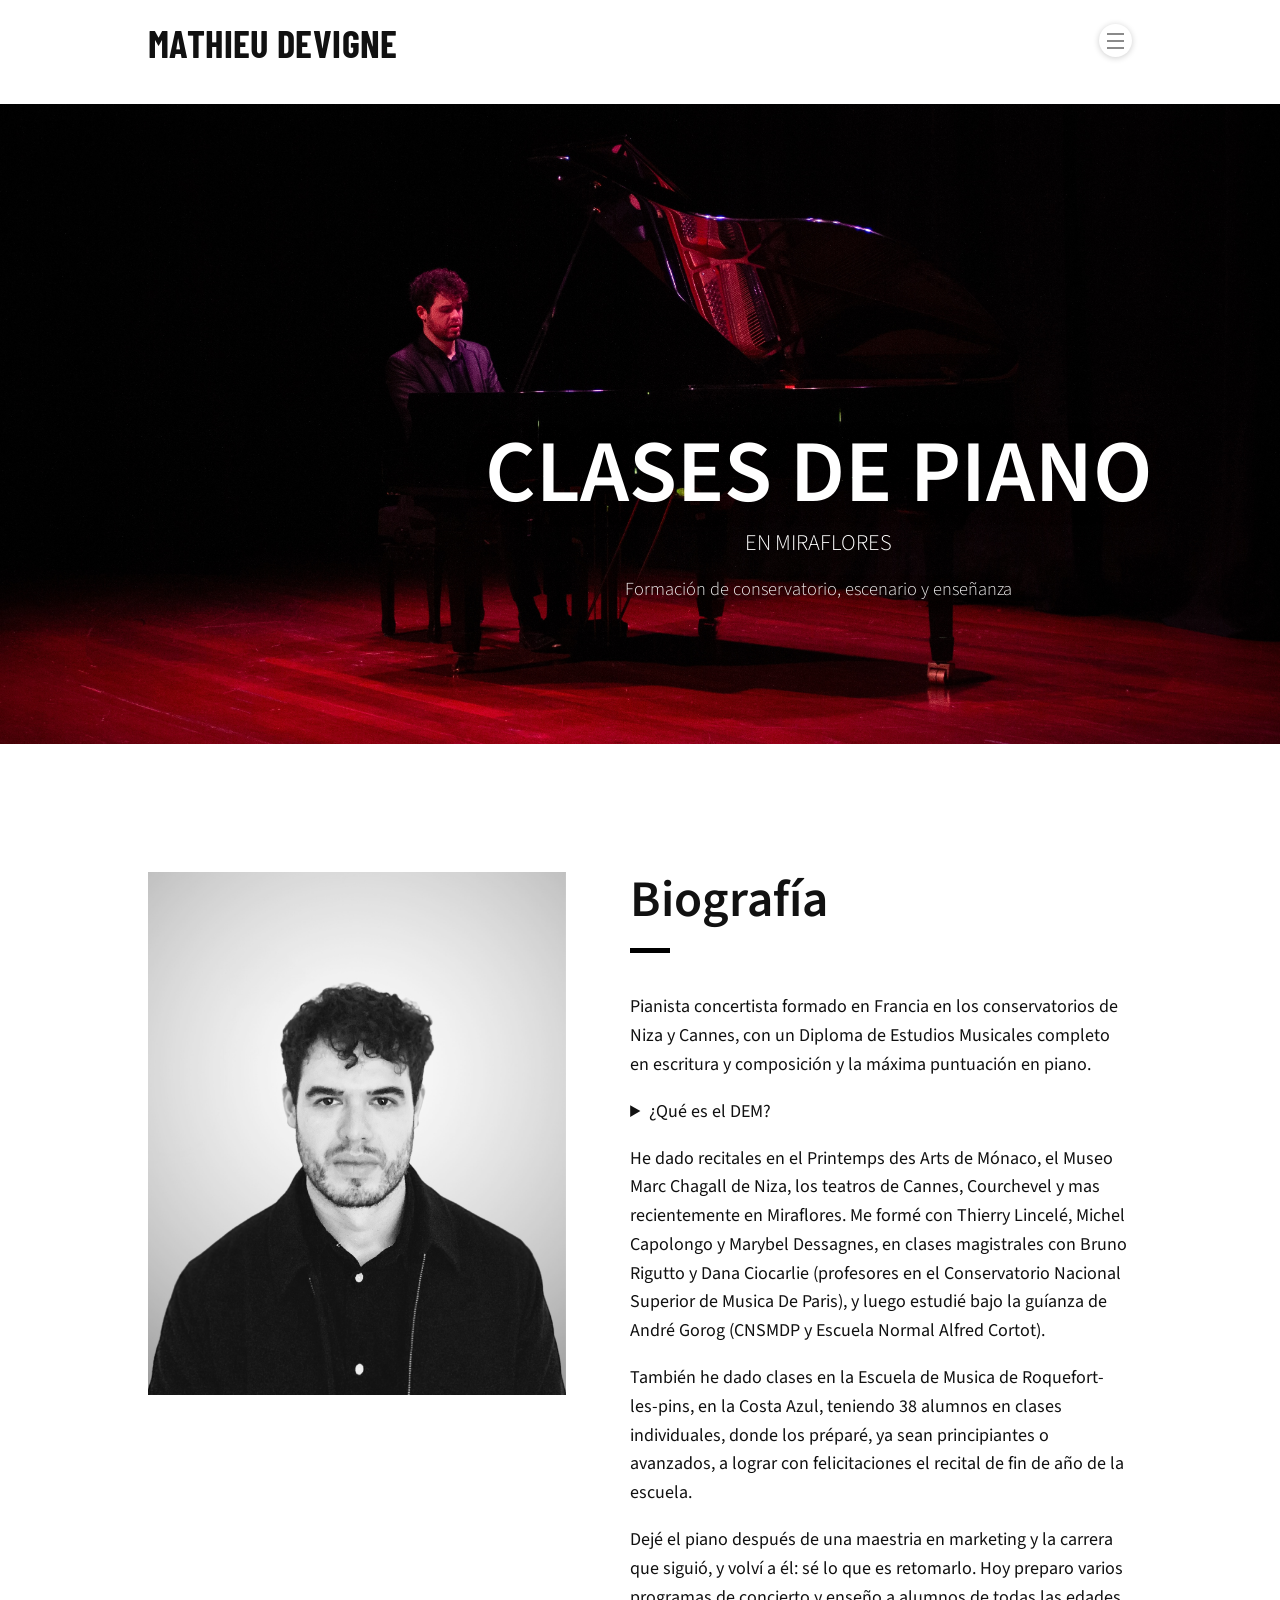
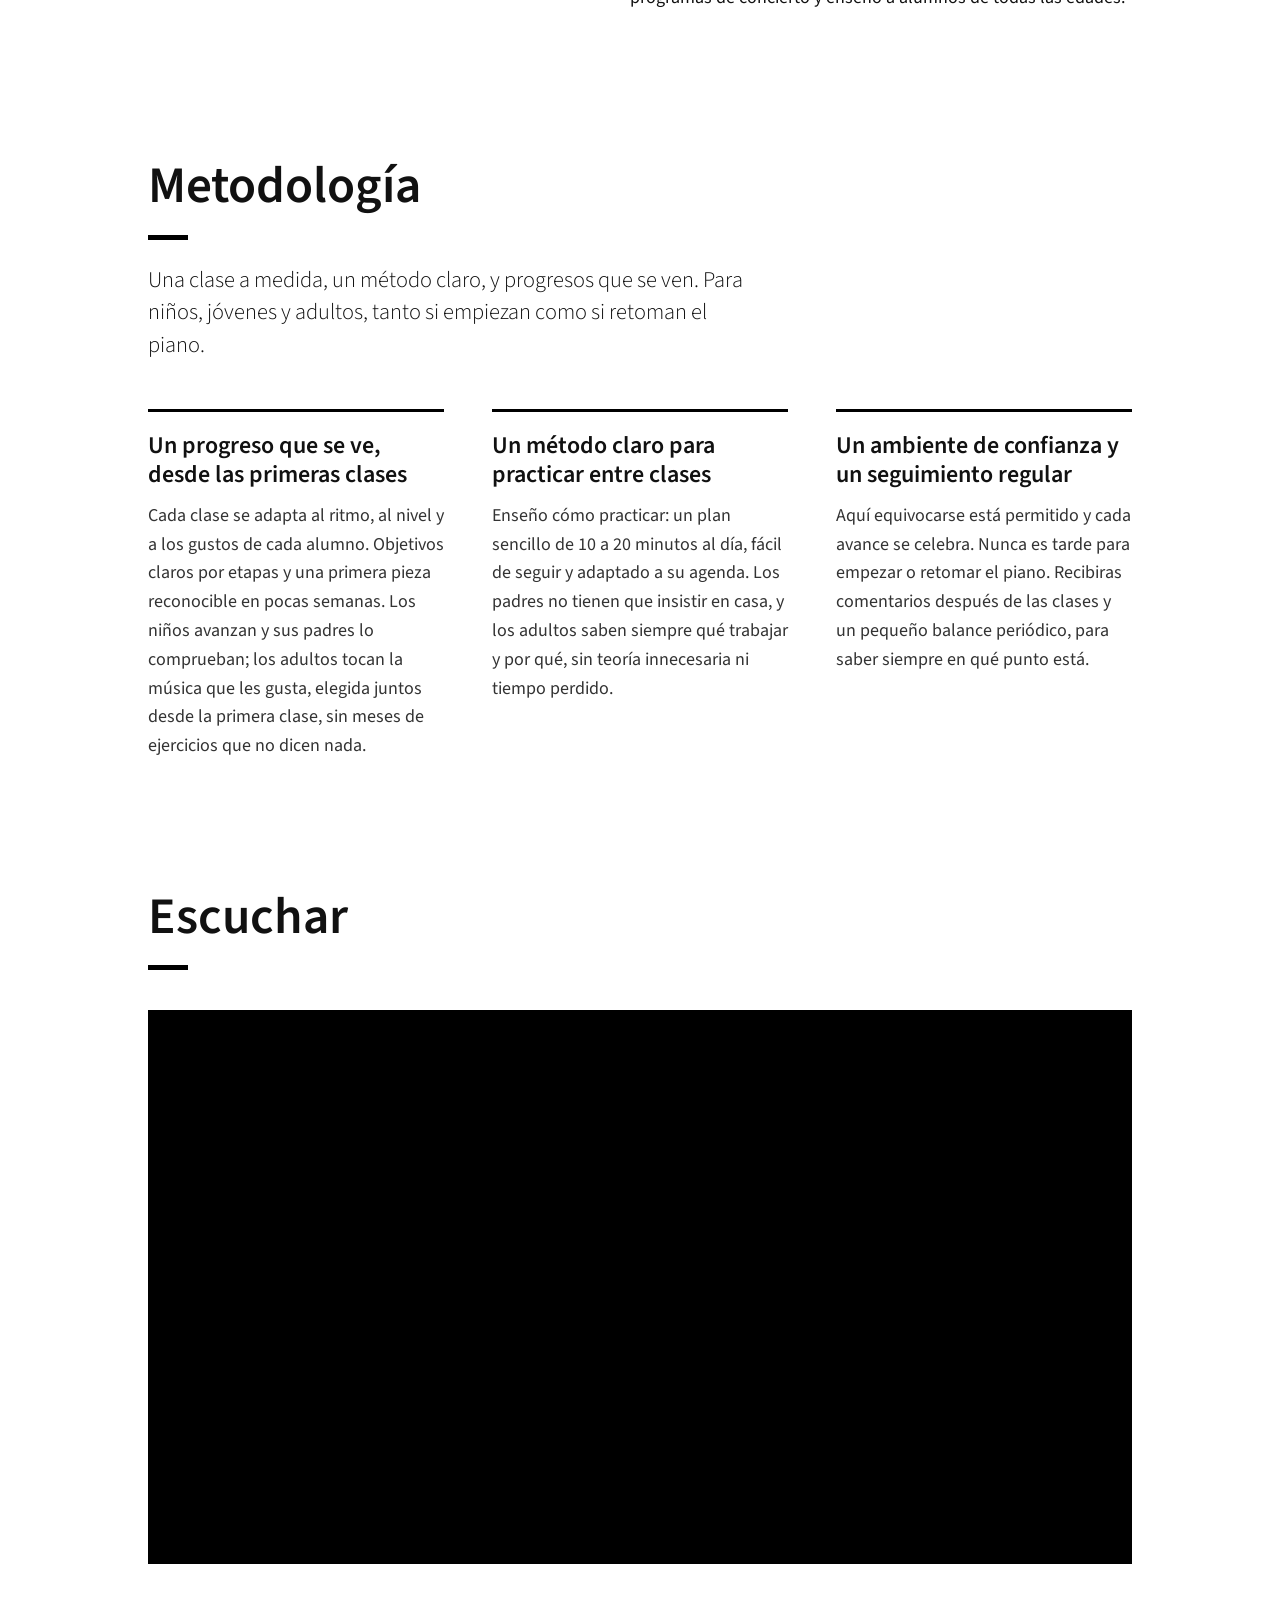
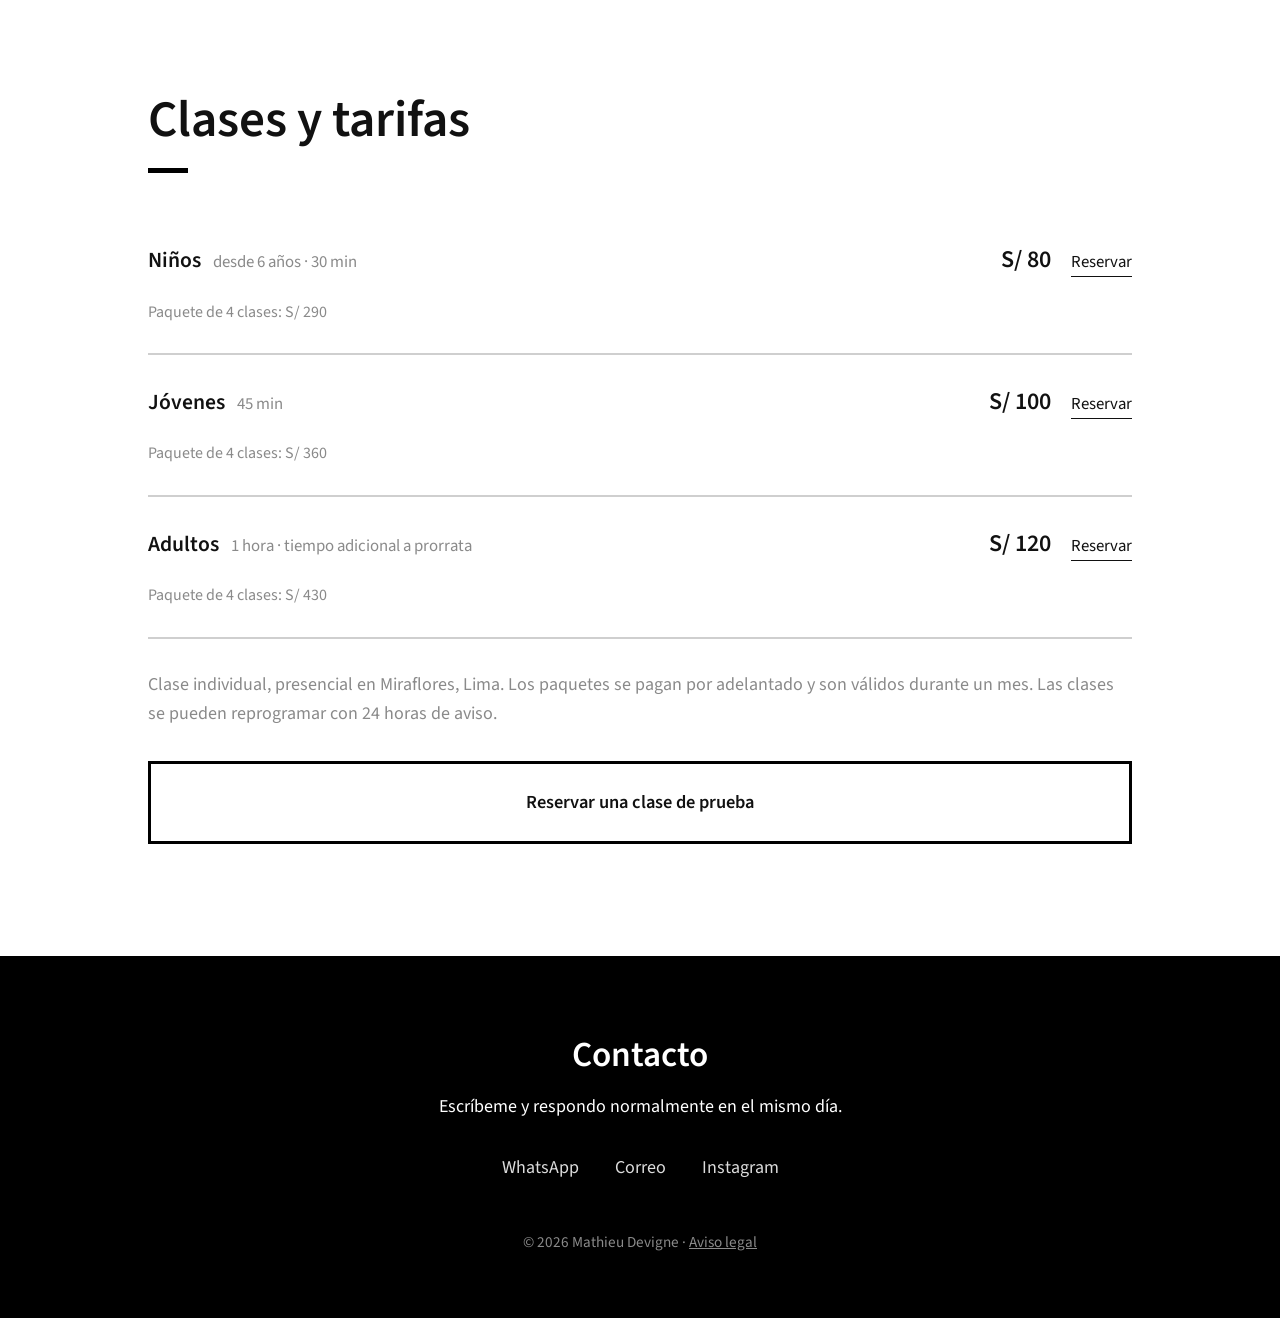
==== commit 9ef30020: "sans tres razones" ====
--- a/index.html
+++ b/index.html
@@ -38,7 +38,7 @@
       <div class="hero-text">
         <h1>CLASES DE PIANO</h1>
         <a href="#biografia">EN MIRAFLORES</a>
-        <p class="hero-tag">Formación de conservatorio, escenario y enseñanza: tres razones para confiar en tu progreso.</p>
+        <p class="hero-tag">Formación de conservatorio, escenario y enseñanza</p>
       </div>
     </section>
 
@@ -133,7 +133,7 @@
 
   <footer id="contacto" class="site-footer">
     <h2>Contacto</h2>
-    <p>Escríbeme y respondo normalmente en el mismo día. <href="https://wa.me/33600000000?text=Hola%2C%20me%20gustar%C3%ADa%20reservar%20una%20clase%20de%20prueba%20de%20piano."
+    <p>Escríbeme y respondo normalmente en el mismo día. <href="https://wa.me/51939995714?text=Hola%2C%20me%20gustar%C3%ADa%20reservar%20una%20clase%20de%20prueba%20de%20piano."
     target="_blank" rel="noopener"> </p>
     <nav class="links" aria-label="Contacto y redes">
       <a href="https://wa.me/51939995714?text=Hola%2C%20me%20gustar%C3%ADa%20reservar%20una%20clase%20de%20prueba%20de%20piano."
